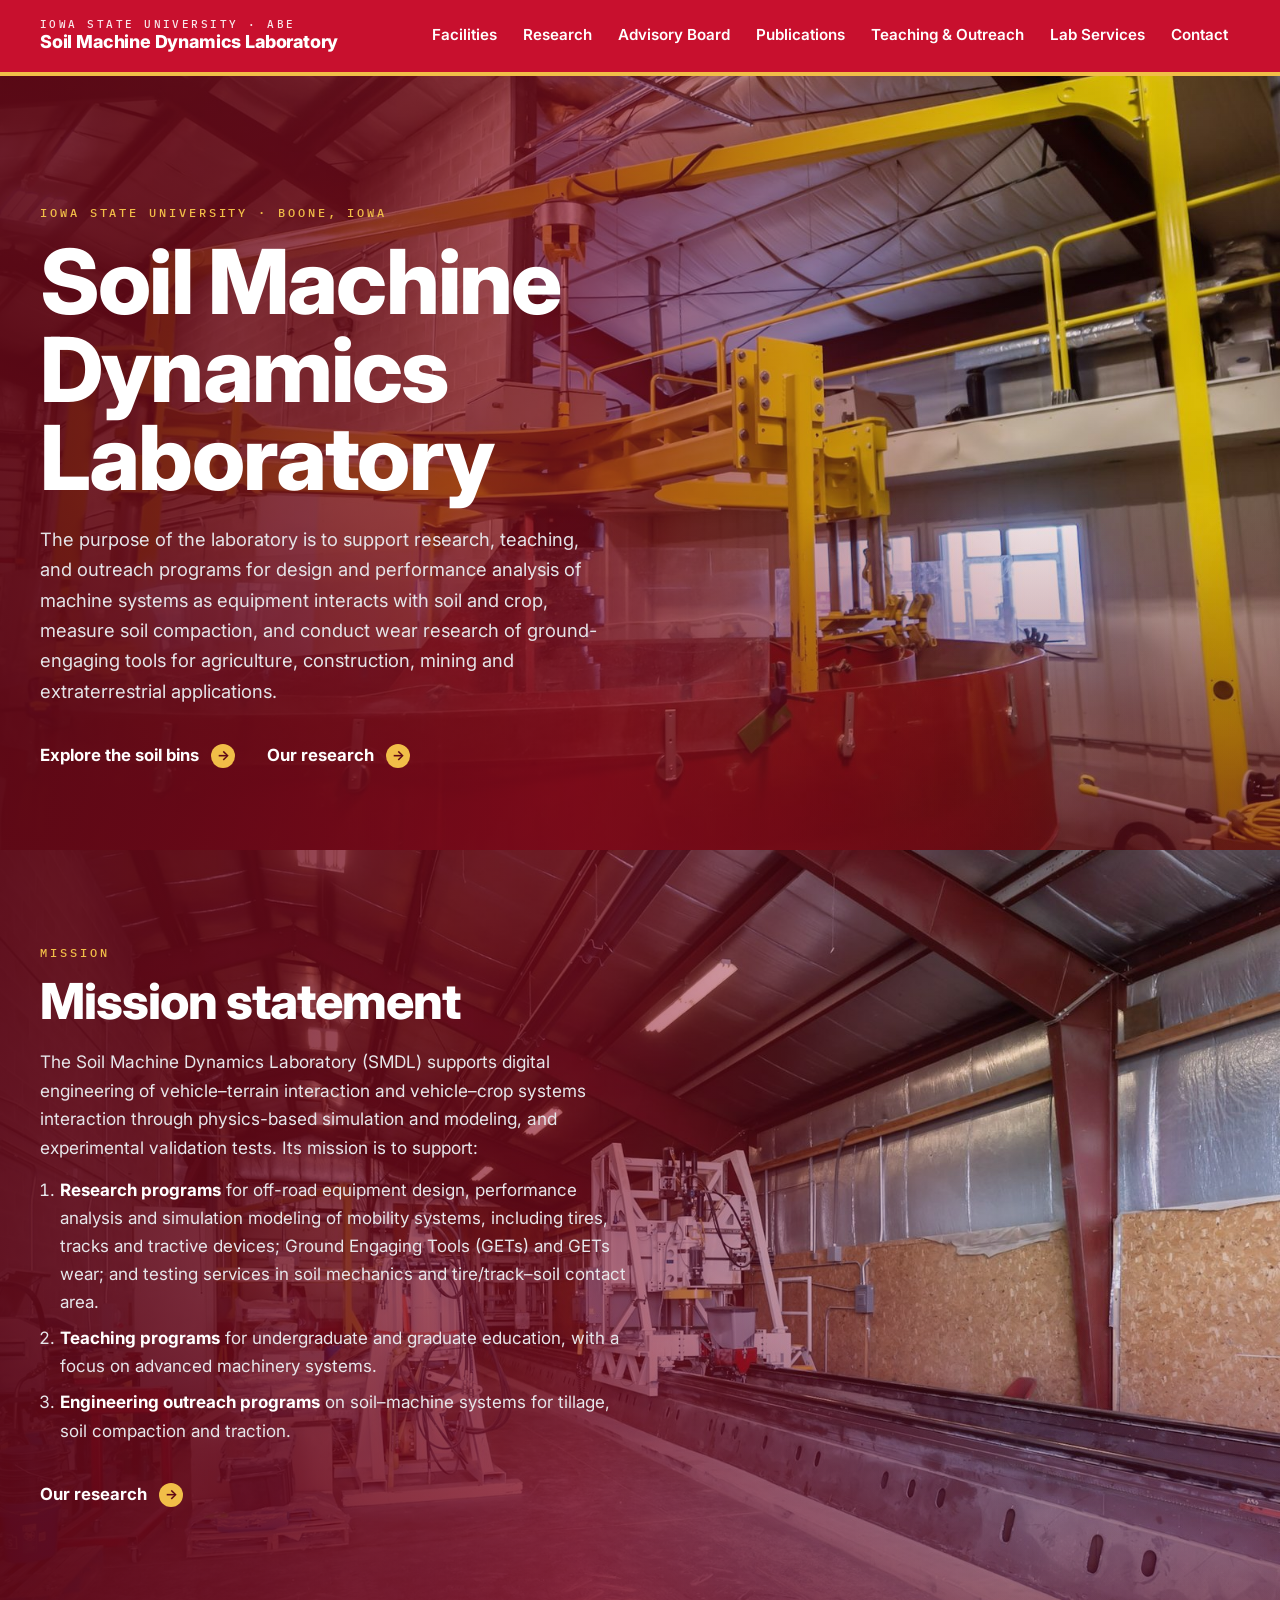
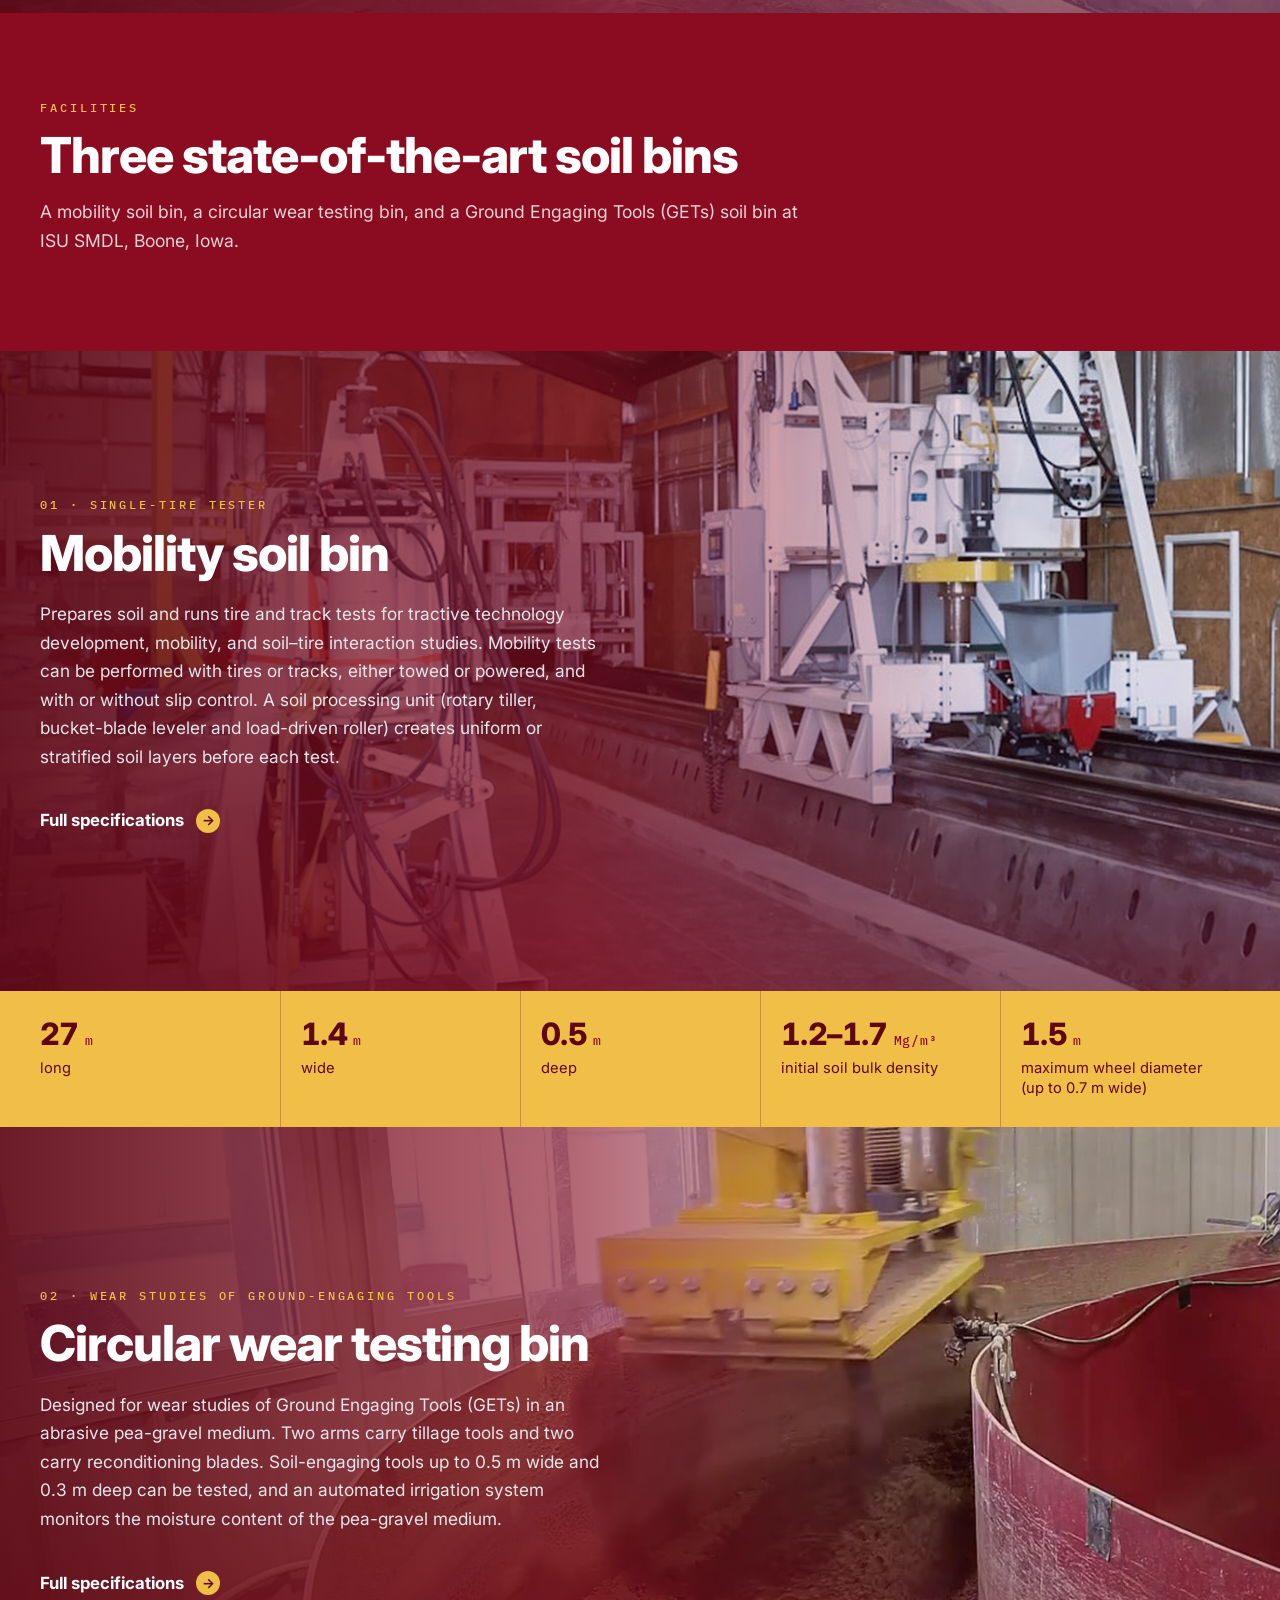
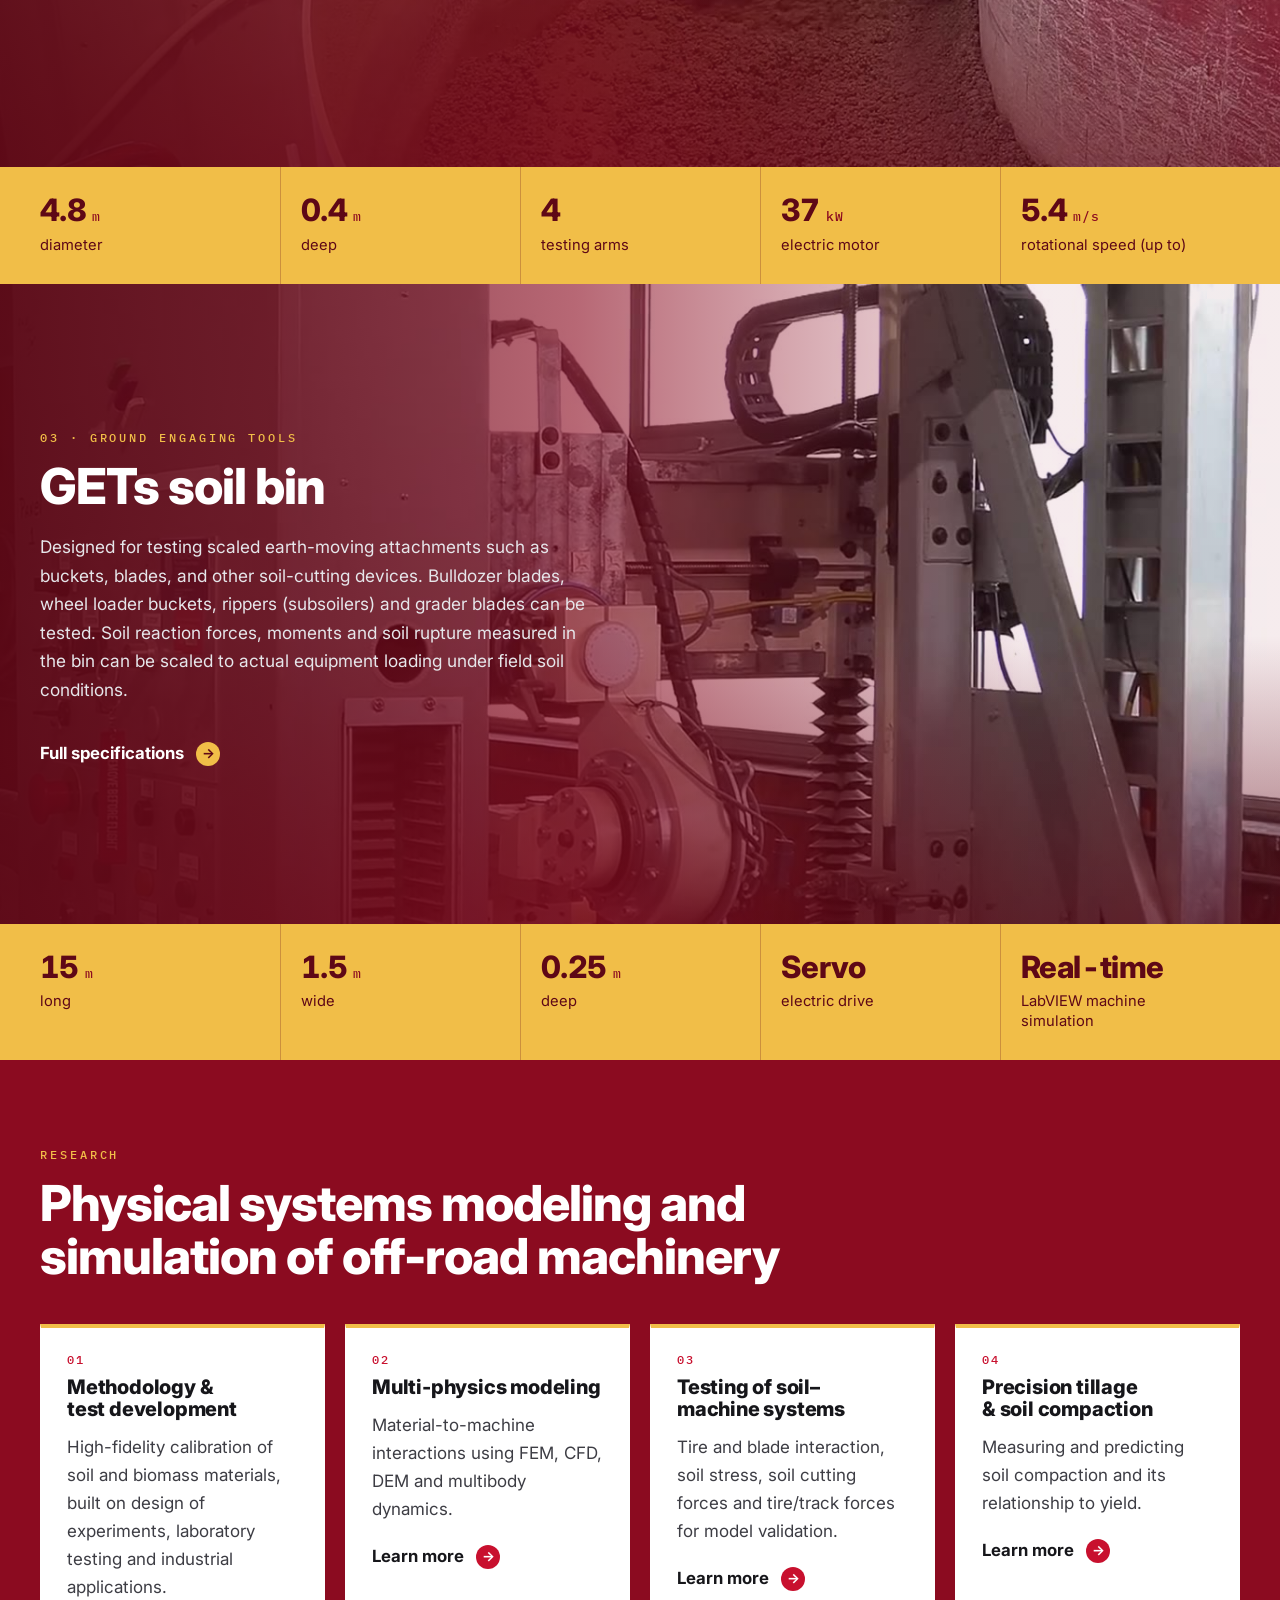
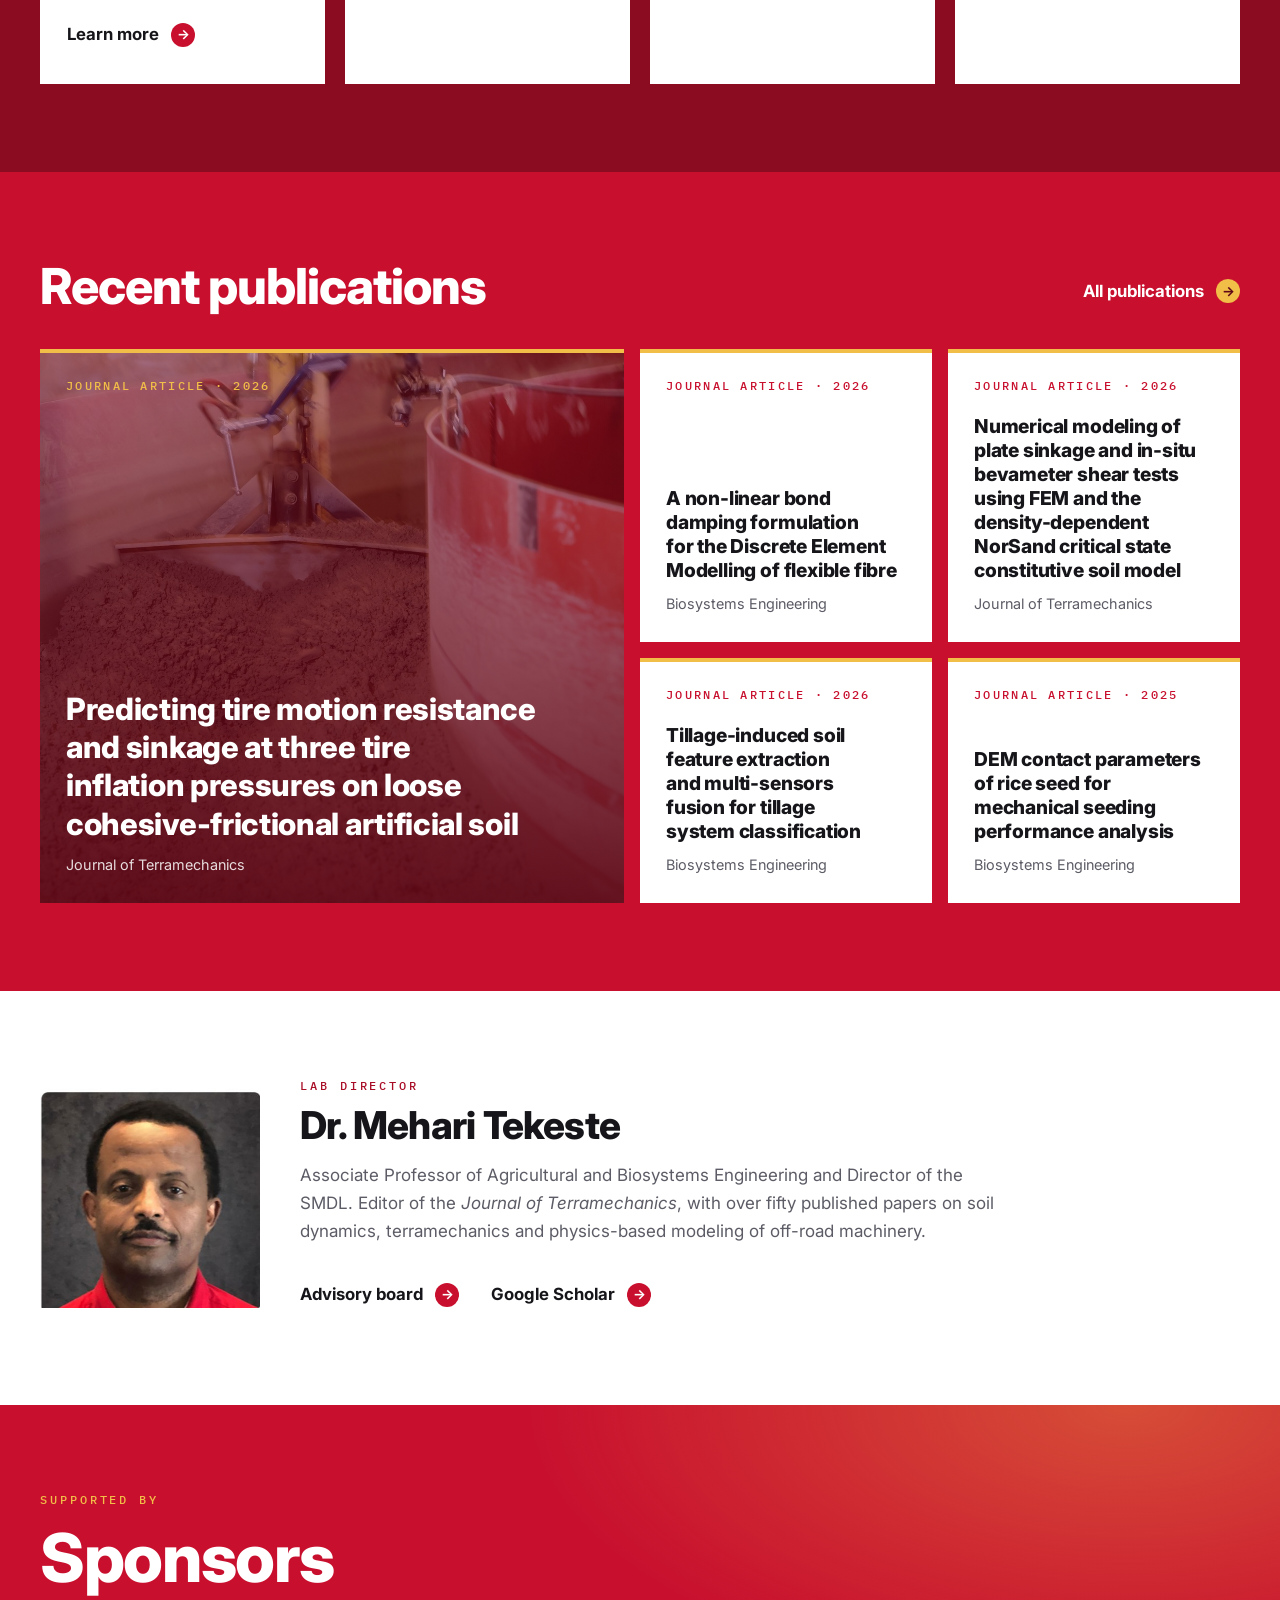
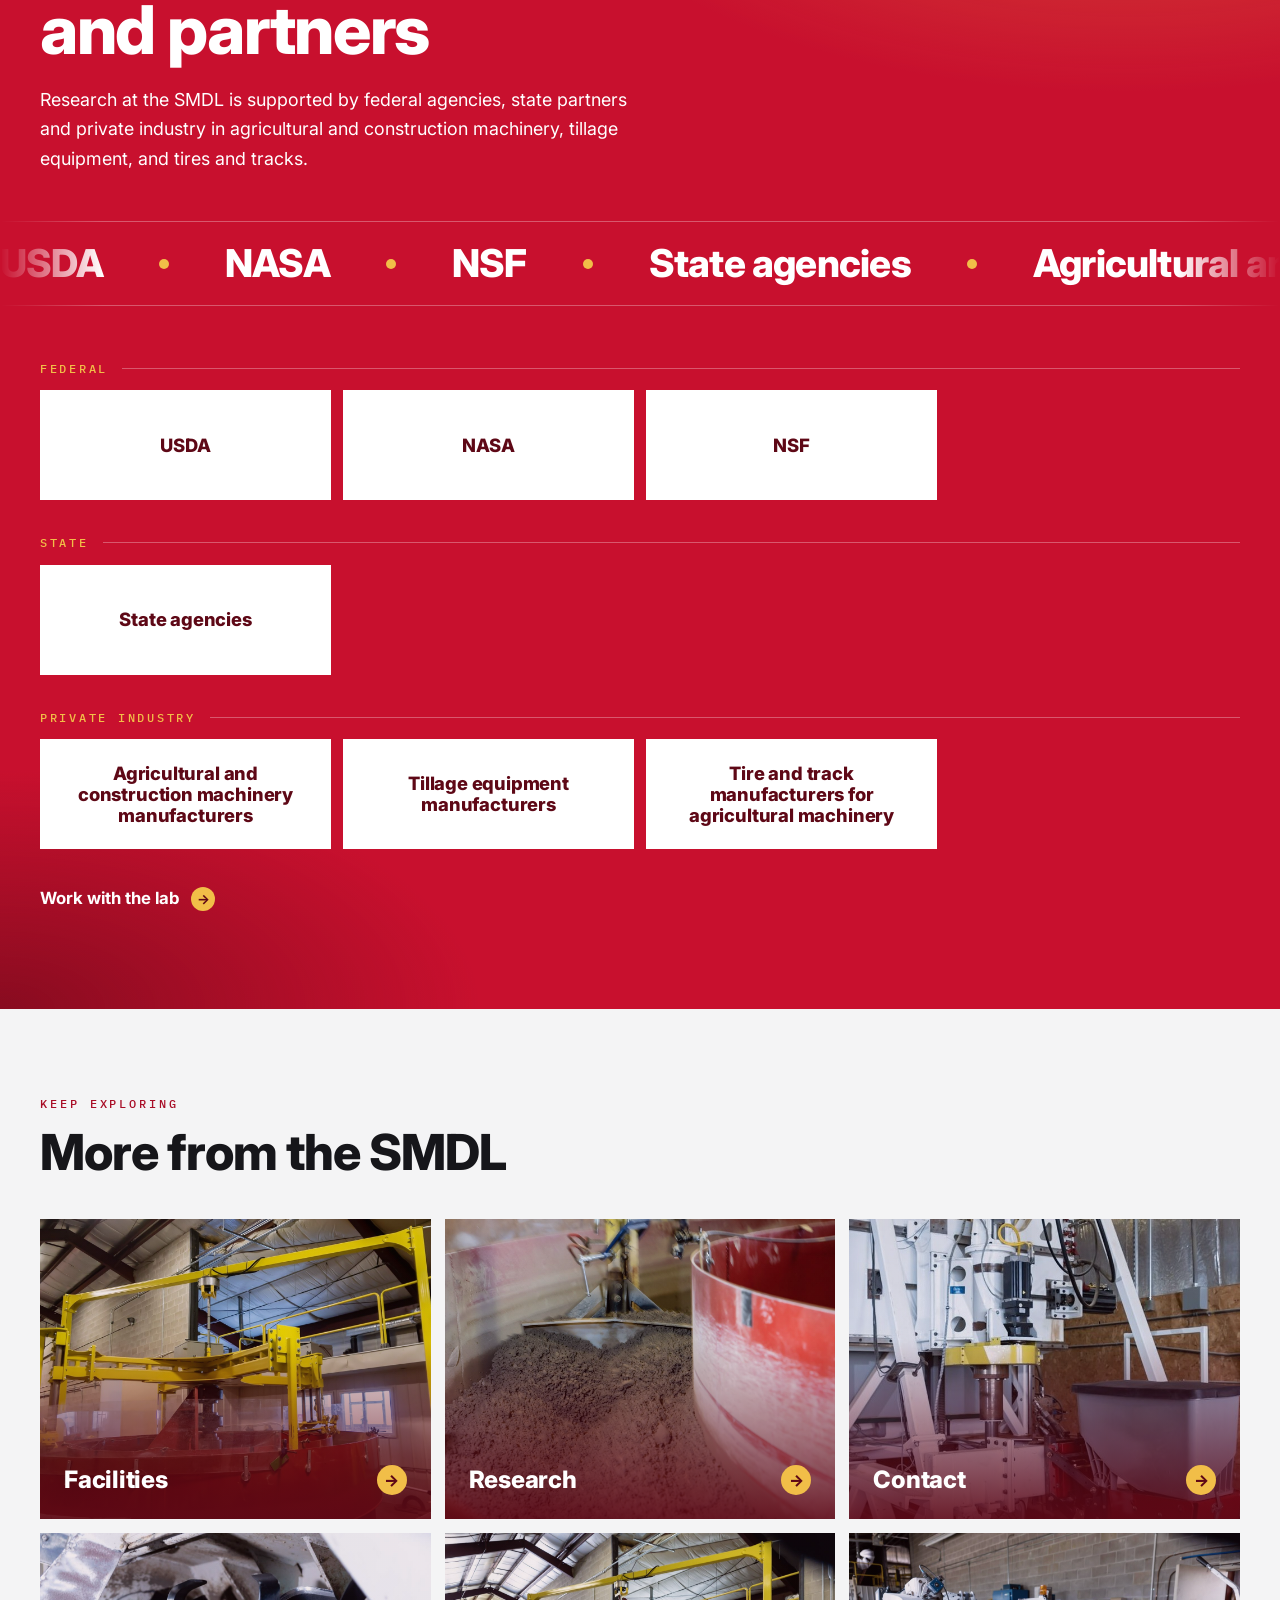
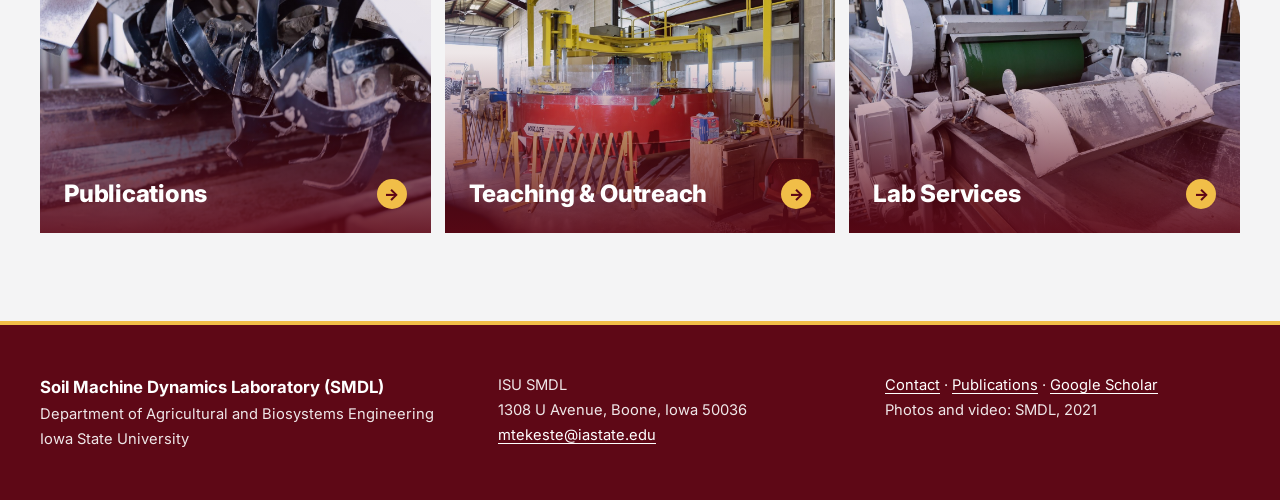
==== index.html @ fa80d3c5 "SMDL website: initial release Soil Machine Dynamics Laboratory website (Iowa State University), move" ====
<!doctype html>
<html lang="en"><meta charset="utf-8"><meta name="viewport" content="width=device-width,initial-scale=1,viewport-fit=cover">
<title>Soil Machine Dynamics Laboratory · Iowa State University</title>
<meta name="description" content="Soil Machine Dynamics Laboratory (SMDL), Department of Agricultural and Biosystems Engineering, Iowa State University.">
<meta name="claude:viewport-fit-sides" content="cover">
<link rel="preconnect" href="https://fonts.googleapis.com">
<link rel="preconnect" href="https://fonts.gstatic.com" crossorigin>
<link rel="stylesheet" href="https://fonts.googleapis.com/css2?family=Inter:wght@400;500;600;700;800&family=IBM+Plex+Mono:wght@500&display=swap">
<link rel="stylesheet" href="styles.css">

<header class="topbar"><div class="wrap">
  <a class="brand" href="index.html"><span class="uni">Iowa State University · ABE</span><span class="lab">Soil Machine Dynamics Laboratory</span></a>
  <nav aria-label="Main"><ul><li><a href="facilities.html">Facilities</a></li><li><a href="research.html">Research</a></li><li><a href="advisors.html">Advisory Board</a></li><li><a href="publications.html">Publications</a></li><li><a href="teaching.html">Teaching &amp; Outreach</a></li><li><a href="services.html">Lab Services</a></li><li><a href="contact.html">Contact</a></li></ul></nav>
</div></header>
<main>
<section class="hero-full" aria-labelledby="hero-h">
  <video class="bg" autoplay muted loop playsinline preload="auto" poster="img/lab/circular-gantry.jpg" aria-hidden="true"><source src="media/hero-loop-v4.mp4" type="video/mp4"></video>
  <div class="shade"></div>
  <div class="wrap hero-copy">
    <div class="eyebrow">Iowa State University · Boone, Iowa</div>
    <h1 id="hero-h">Soil Machine Dynamics Laboratory</h1>
    <p>The purpose of the laboratory is to support research, teaching, and outreach programs for design and performance analysis of machine systems as equipment interacts with soil and crop, measure soil compaction, and conduct wear research of ground-engaging tools for agriculture, construction, mining and extraterrestrial applications.</p>
    <div class="links"><a class="more" href="#bins">Explore the soil bins</a><a class="more" href="research.html">Our research</a></div>
  </div>
</section>

<section class="fullbleed" style="--img:url(img/lab/mobility-hall.jpg)" aria-labelledby="mission-h"><div class="shade"></div>
  <div class="wrap fb-copy">
    <div class="eyebrow">Mission</div>
    <h2 id="mission-h">Mission statement</h2>
    <p>The Soil Machine Dynamics Laboratory (SMDL) supports digital engineering of vehicle–terrain interaction and vehicle–crop systems interaction through physics-based simulation and modeling, and experimental validation tests. Its mission is to support:</p>
    <ol>
      <li><strong>Research programs</strong> for off-road equipment design, performance analysis and simulation modeling of mobility systems, including tires, tracks and tractive devices; Ground Engaging Tools (GETs) and GETs wear; and testing services in soil mechanics and tire/track–soil contact area.</li>
      <li><strong>Teaching programs</strong> for undergraduate and graduate education, with a focus on advanced machinery systems.</li>
      <li><strong>Engineering outreach programs</strong> on soil–machine systems for tillage, soil compaction and traction.</li>
    </ol>
    <div class="links"><a class="more" href="research.html">Our research</a></div>
  </div>
</section>

<section class="dark bins-intro" id="bins" aria-labelledby="bins-h"><div class="wrap">
  <div class="section-head"><div class="eyebrow">Facilities</div><h2 id="bins-h">Three state-of-the-art soil bins</h2>
  <p>A mobility soil bin, a circular wear testing bin, and a Ground Engaging Tools (GETs) soil bin at ISU SMDL, Boone, Iowa.</p></div>
</div></section>
<section class="bin-full" id="bin-mobility">
  <div class="media"><video autoplay muted loop playsinline preload="metadata" poster="media/banner-mobility-v4-poster.jpg" aria-label="The dyno carriage on the rails of the mobility soil bin, with the soil processing unit behind it"><source src="media/banner-mobility-v4.mp4" type="video/mp4"></video></div><div class="shade"></div>
  <div class="wrap fb-copy"><div class="eyebrow">01 · Single-tire tester</div><h2>Mobility soil bin</h2><p>Prepares soil and runs tire and track tests for tractive technology development, mobility, and soil–tire interaction studies. Mobility tests can be performed with tires or tracks, either towed or powered, and with or without slip control. A soil processing unit (rotary tiller, bucket-blade leveler and load-driven roller) creates uniform or stratified soil layers before each test.</p><div class="links"><a class="more" href="facilities.html#mobility">Full specifications</a></div></div>
</section>
<div class="statbar"><div class="wrap"><dl class="stats"><div><dt>27<small>m</small></dt><dd>long</dd></div><div><dt>1.4<small>m</small></dt><dd>wide</dd></div><div><dt>0.5<small>m</small></dt><dd>deep</dd></div><div><dt>1.2–1.7<small>Mg/m³</small></dt><dd>initial soil bulk density</dd></div><div><dt>1.5<small>m</small></dt><dd>maximum wheel diameter (up to 0.7 m wide)</dd></div></dl></div></div><section class="bin-full" id="bin-circular">
  <div class="media"><video autoplay muted loop playsinline preload="metadata" poster="media/banner-circular-poster.jpg" aria-label="A testing arm of the circular wear testing bin cutting through the pea-gravel medium"><source src="media/banner-circular.mp4" type="video/mp4"></video></div><div class="shade"></div>
  <div class="wrap fb-copy"><div class="eyebrow">02 · Wear studies of ground-engaging tools</div><h2>Circular wear testing bin</h2><p>Designed for wear studies of Ground Engaging Tools (GETs) in an abrasive pea-gravel medium. Two arms carry tillage tools and two carry reconditioning blades. Soil-engaging tools up to 0.5 m wide and 0.3 m deep can be tested, and an automated irrigation system monitors the moisture content of the pea-gravel medium.</p><div class="links"><a class="more" href="facilities.html#circular">Full specifications</a></div></div>
</section>
<div class="statbar"><div class="wrap"><dl class="stats"><div><dt>4.8<small>m</small></dt><dd>diameter</dd></div><div><dt>0.4<small>m</small></dt><dd>deep</dd></div><div><dt>4</dt><dd>testing arms</dd></div><div><dt>37<small>kW</small></dt><dd>electric motor</dd></div><div><dt>5.4<small>m/s</small></dt><dd>rotational speed (up to)</dd></div></dl></div></div><section class="bin-full" id="bin-gets">
  <div class="media"><video autoplay muted loop playsinline preload="metadata" poster="media/banner-gets-poster.jpg" aria-label="The dyno carriage and servo drive of the GETs soil bin, beside its control panel"><source src="media/banner-gets.mp4" type="video/mp4"></video></div><div class="shade"></div>
  <div class="wrap fb-copy"><div class="eyebrow">03 · Ground Engaging Tools</div><h2>GETs soil bin</h2><p>Designed for testing scaled earth-moving attachments such as buckets, blades, and other soil-cutting devices. Bulldozer blades, wheel loader buckets, rippers (subsoilers) and grader blades can be tested. Soil reaction forces, moments and soil rupture measured in the bin can be scaled to actual equipment loading under field soil conditions.</p><div class="links"><a class="more" href="facilities.html#gets">Full specifications</a></div></div>
</section>
<div class="statbar"><div class="wrap"><dl class="stats"><div><dt>15<small>m</small></dt><dd>long</dd></div><div><dt>1.5<small>m</small></dt><dd>wide</dd></div><div><dt>0.25<small>m</small></dt><dd>deep</dd></div><div><dt>Servo</dt><dd>electric drive</dd></div><div><dt>Real-time</dt><dd>LabVIEW machine simulation</dd></div></dl></div></div>

<section class="dark" aria-labelledby="research-h"><div class="wrap">
  <div class="section-head"><div class="eyebrow">Research</div><h2 id="research-h">Physical systems modeling and simulation of off-road machinery</h2></div>
  <div class="cards four">
    <a class="card" href="research.html#methodology"><span class="tag">01</span><h3>Methodology &amp; test development</h3><p>High-fidelity calibration of soil and biomass materials, built on design of experiments, laboratory testing and industrial applications.</p><span class="more">Learn more</span></a>
    <a class="card" href="research.html#multiphysics"><span class="tag">02</span><h3>Multi-physics modeling</h3><p>Material-to-machine interactions using FEM, CFD, DEM and multibody dynamics.</p><span class="more">Learn more</span></a>
    <a class="card" href="research.html#testing"><span class="tag">03</span><h3>Testing of soil–machine systems</h3><p>Tire and blade interaction, soil stress, soil cutting forces and tire/track forces for model validation.</p><span class="more">Learn more</span></a>
    <a class="card" href="research.html#analytics"><span class="tag">04</span><h3>Precision tillage &amp; soil compaction</h3><p>Measuring and predicting soil compaction and its relationship to yield.</p><span class="more">Learn more</span></a>
  </div>
</div></section>

<section class="dark black" aria-labelledby="pubs-h"><div class="wrap">
  <div class="head-row"><h2 id="pubs-h">Recent publications</h2><a class="more" href="publications.html">All publications</a></div>
  <div class="news-grid"><a class="news-card big" href="https://doi.org/10.1016/j.jterra.2026.101153" target="_blank" rel="noopener"><span class="tag">Journal article · 2026</span><div><h3>Predicting tire motion resistance and sinkage at three tire inflation pressures on loose cohesive-frictional artificial soil</h3><p class="src">Journal of Terramechanics</p></div></a><a class="news-card" href="https://doi.org/10.1016/j.biosystemseng.2026.104518" target="_blank" rel="noopener"><span class="tag">Journal article · 2026</span><div><h3>A non-linear bond damping formulation for the Discrete Element Modelling of flexible fibre</h3><p class="src">Biosystems Engineering</p></div></a><a class="news-card" href="https://doi.org/10.1016/j.jterra.2026.101138" target="_blank" rel="noopener"><span class="tag">Journal article · 2026</span><div><h3>Numerical modeling of plate sinkage and in-situ bevameter shear tests using FEM and the density-dependent NorSand critical state constitutive soil model</h3><p class="src">Journal of Terramechanics</p></div></a><a class="news-card" href="https://doi.org/10.1016/j.biosystemseng.2025.104329" target="_blank" rel="noopener"><span class="tag">Journal article · 2026</span><div><h3>Tillage-induced soil feature extraction and multi-sensors fusion for tillage system classification</h3><p class="src">Biosystems Engineering</p></div></a><a class="news-card" href="https://doi.org/10.1016/j.biosystemseng.2025.104298" target="_blank" rel="noopener"><span class="tag">Journal article · 2025</span><div><h3>DEM contact parameters of rice seed for mechanical seeding performance analysis</h3><p class="src">Biosystems Engineering</p></div></a></div>
</div></section>

<section aria-labelledby="dir-h"><div class="wrap director">
  <img src="img/people/tekeste.jpg" alt="Dr. Mehari Tekeste" width="400" height="400" loading="lazy">
  <div>
    <div class="eyebrow">Lab director</div>
    <h2 id="dir-h">Dr. Mehari Tekeste</h2>
    <p>Associate Professor of Agricultural and Biosystems Engineering and Director of the SMDL. Editor of the <em>Journal of Terramechanics</em>, with over fifty published papers on soil dynamics, terramechanics and physics-based modeling of off-road machinery.</p>
    <div class="links"><a class="more" href="advisors.html">Advisory board</a><a class="more" href="https://scholar.google.com/citations?hl=en&amp;user=4p8j_u8AAAAJ" target="_blank" rel="noopener">Google Scholar</a></div>
  </div>
</div></section>

<section class="sponsors-band" id="sponsors" aria-labelledby="sp-h">
  <div class="wrap sp-head">
    <div>
      <div class="eyebrow">Supported by</div>
      <h2 id="sp-h">Sponsors and partners</h2>
      <p>Research at the SMDL is supported by federal agencies, state partners and private industry in agricultural and construction machinery, tillage equipment, and tires and tracks.</p>
    </div>
  </div>
  <div class="marquee" aria-hidden="true"><div class="track"><span>USDA</span><span>NASA</span><span>NSF</span><span>State agencies</span><span>Agricultural and construction machinery manufacturers</span><span>Tillage equipment manufacturers</span><span>Tire and track manufacturers for agricultural machinery</span><span>USDA</span><span>NASA</span><span>NSF</span><span>State agencies</span><span>Agricultural and construction machinery manufacturers</span><span>Tillage equipment manufacturers</span><span>Tire and track manufacturers for agricultural machinery</span></div></div>
  <div class="wrap">
    <div class="sp-groups"><div class="sp-group"><h3>Federal</h3><ul class="sp-tiles"><li>USDA</li><li>NASA</li><li>NSF</li></ul></div><div class="sp-group"><h3>State</h3><ul class="sp-tiles"><li>State agencies</li></ul></div><div class="sp-group"><h3>Private industry</h3><ul class="sp-tiles"><li>Agricultural and construction machinery manufacturers</li><li>Tillage equipment manufacturers</li><li>Tire and track manufacturers for agricultural machinery</li></ul></div></div>
    <div class="links"><a class="more" href="services.html">Work with the lab</a></div>
  </div>
</section>

<section class="band" aria-labelledby="disc-h"><div class="wrap">
  <div class="section-head"><div class="eyebrow">Keep exploring</div><h2 id="disc-h">More from the SMDL</h2></div>
  <div class="discover">
    <a href="facilities.html" style="--img:url(img/lab/circular-gantry.jpg)"><span>Facilities</span></a>
    <a href="research.html" style="--img:url(img/lab/circular-sweep.jpg)"><span>Research</span></a>
    <a href="contact.html" style="--img:url(img/lab/mobility-dyno-carriage-zoom.jpg)"><span>Contact</span></a>
    <a href="publications.html" style="--img:url(img/lab/gets-tiller.jpg)"><span>Publications</span></a>
    <a href="teaching.html" style="--img:url(img/lab/circular-wide.jpg)"><span>Teaching &amp; Outreach</span></a>
    <a href="services.html" style="--img:url(img/lab/gets-roller.jpg)"><span>Lab Services</span></a>
  </div>
</div></section>


</main>
<footer><div class="wrap">
  <div class="fcol"><strong>Soil Machine Dynamics Laboratory (SMDL)</strong><br>Department of Agricultural and Biosystems Engineering<br>Iowa State University</div>
  <div class="fcol">ISU SMDL<br>1308 U Avenue, Boone, Iowa 50036<br><a href="mailto:mtekeste@iastate.edu">mtekeste@iastate.edu</a></div>
  <div class="fcol"><a href="contact.html">Contact</a> · <a href="publications.html">Publications</a> · <a href="https://scholar.google.com/citations?hl=en&amp;user=4p8j_u8AAAAJ" target="_blank" rel="noopener">Google Scholar</a><br>Photos and video: SMDL, 2021</div>
</div></footer>
---- styles.css ----
/* Soil Machine Dynamics Laboratory — site styles (rebuilt 2026-11-16, dark editorial layout) */
:root{
  --black:#000; --night:#111114; --ink:#17171B; --line-d:#2A2A30; --muted-d:#A8A8B3;
  --white:#FFFFFF; --paper:#F4F4F5; --fg:#16161A; --muted:#5C5C66; --line:#E2E2E6;
  --cardinal:#C8102E; --cardinal-ink:#A80D26; --gold:#F1BE48;
  --sans:"Inter",system-ui,-apple-system,"Segoe UI",Arial,sans-serif;
  --mono:"IBM Plex Mono",ui-monospace,Consolas,monospace;
  --max:1240px;
}
*{box-sizing:border-box}
html{scroll-behavior:smooth}
body{margin:0;background:var(--white);color:var(--fg);font:400 1.0625rem/1.65 var(--sans);-webkit-font-smoothing:antialiased}
img,video{max-width:100%}
a{color:var(--cardinal-ink);text-underline-offset:.18em}
a:focus-visible,button:focus-visible{outline:3px solid var(--gold);outline-offset:3px}
h1,h2,h3{font-family:var(--sans);font-weight:800;letter-spacing:-.02em;line-height:1.08;margin:0;text-wrap:balance}
h2{font-size:clamp(2rem,4vw,3.1rem)}
h3{font-size:1.35rem;letter-spacing:-.01em}
p{margin:0}
.wrap{max-width:var(--max);margin:0 auto;padding-inline:max(20px,env(safe-area-inset-left,0px)) max(20px,env(safe-area-inset-right,0px))}
.vh{position:absolute;width:1px;height:1px;overflow:hidden;clip:rect(0 0 0 0);white-space:nowrap}
.muted{color:var(--muted)}
.eyebrow{font:500 .76rem/1.2 var(--mono);letter-spacing:.24em;text-transform:uppercase;color:var(--cardinal-ink)}
.dark .eyebrow,.page-head .eyebrow,.hero-full .eyebrow,.fb-copy .eyebrow,.sponsors-band .eyebrow{color:#D9D9DE}
section{padding-block:88px}
.section-head{display:grid;gap:14px;margin-bottom:40px;max-width:760px}
.section-head p{color:var(--muted);font-size:1.1rem}
.dark .section-head p{color:var(--muted-d)}

/* review strip */
.review{background:var(--gold);color:#16161A;font:500 .85rem/1.4 var(--sans)}
.review .wrap{padding-block:8px;display:flex;flex-wrap:wrap;gap:4px 16px;justify-content:space-between}
.review a{color:#16161A;font-weight:700}

/* top bar */
.topbar{background:var(--black);color:var(--white);position:sticky;top:0;z-index:20;border-bottom:1px solid #1d1d22}
.topbar .wrap{display:flex;align-items:center;justify-content:space-between;gap:12px 32px;min-height:72px;flex-wrap:wrap}
.brand{display:grid;gap:2px;color:var(--white);text-decoration:none;padding-block:10px}
.brand .uni{font:500 .7rem/1 var(--mono);letter-spacing:.22em;text-transform:uppercase;color:#C9C9D0}
.brand .lab{font:800 1.12rem/1.15 var(--sans);letter-spacing:-.01em}
.brand .lab b{color:var(--cardinal)}
.topbar nav ul{list-style:none;margin:0;padding:0;display:flex;flex-wrap:wrap;gap:2px}
.topbar nav a{display:inline-flex;align-items:center;min-height:44px;padding:0 12px;color:#EDEDF0;font-weight:600;font-size:.95rem;text-decoration:none;border-bottom:2px solid transparent}
.topbar nav a:hover{color:var(--white);border-bottom-color:var(--cardinal)}
.topbar nav a[aria-current="page"]{color:var(--white);border-bottom-color:var(--cardinal)}

/* "Learn more" arrow links and buttons */
.more{display:inline-flex;align-items:center;gap:12px;min-height:44px;font-weight:700;font-size:1.05rem;color:var(--fg);text-decoration:none}
.more::after{content:"→";display:inline-grid;place-items:center;width:24px;height:24px;border-radius:50%;background:var(--cardinal);color:#fff;font-size:.85rem;line-height:1;transition:transform .15s}
.more:hover::after{transform:translateX(4px)}
.dark .more,.hero-full .more,.fb-copy .more,.page-head .more,.sponsors-band .more{color:var(--white)}
.links{display:flex;flex-wrap:wrap;gap:8px 32px;margin-top:28px}
.btn{display:inline-flex;align-items:center;min-height:46px;padding:10px 20px;border-radius:999px;font-weight:700;text-decoration:none}
.btn.primary{background:var(--cardinal);color:#fff}
.btn.primary:hover{background:var(--cardinal-ink)}
.btn.secondary{border:1.5px solid currentColor;color:var(--fg)}
.dark .btn.secondary,.page-head .btn.secondary{color:#fff}
.cta{display:flex;flex-wrap:wrap;gap:12px;margin-top:24px}

/* full-screen hero with background video */
.hero-full{position:relative;min-height:min(86vh,820px);display:flex;align-items:flex-end;background:var(--black);color:var(--white);overflow:hidden;padding:0}
.hero-full video.bg{position:absolute;inset:0;width:100%;height:100%;object-fit:cover}
.shade{position:absolute;inset:0;background:linear-gradient(90deg,rgba(0,0,0,.88) 0%,rgba(0,0,0,.55) 45%,rgba(0,0,0,.05) 80%),linear-gradient(0deg,rgba(0,0,0,.65),rgba(0,0,0,0) 45%)}
.hero-copy{position:relative;padding-block:120px 72px;width:100%}
.hero-copy h1{font-size:clamp(2.8rem,7vw,5.6rem);max-width:12ch;margin:18px 0 22px;line-height:.98}
.hero-copy p{max-width:560px;font-size:1.15rem;color:#E4E4E8}

/* dark sections */
.dark{background:var(--ink);color:var(--white)}
.dark.black{background:var(--black)}
.dark p{color:#D4D4DA}
.feature-grid{display:grid;grid-template-columns:minmax(0,5fr) minmax(0,7fr);gap:56px;align-items:center}
.feature-grid h2{margin:14px 0 18px}
.embed{position:relative;aspect-ratio:16/9;background:#000;border-radius:2px;overflow:hidden}
.embed iframe{position:absolute;inset:0;width:100%;height:100%;border:0}

/* full-bleed image/video sections with text on the left */
.fullbleed,.bin-full{position:relative;color:var(--white);background:var(--black) var(--img,none) center/cover no-repeat;min-height:640px;display:flex;align-items:center;overflow:hidden;padding:0}
.bin-full .media{position:absolute;inset:0}
.bin-full .media video,.bin-full .media img{width:100%;height:100%;object-fit:cover;display:block}
.fb-copy{position:relative;padding-block:96px;width:100%}
.fb-copy > *{max-width:560px}
.fb-copy h2{margin:14px 0 20px}
.fb-copy p{color:#E6E6EA;font-size:1.08rem}
.fb-copy ol{margin:14px 0 0;padding-left:1.2em;display:grid;gap:8px;color:#E6E6EA;max-width:600px}
.fb-copy ol strong{color:#fff}
.fb-copy .links{margin-top:28px}

/* stat bar under each soil bin */
.statbar{background:var(--black);color:#fff;border-top:3px solid var(--cardinal)}
.stats{margin:0;display:grid;grid-template-columns:repeat(5,minmax(0,1fr))}
.stats div{padding:28px 20px;border-left:1px solid var(--line-d)}
.stats div:first-child{border-left:0;padding-left:0}
.stats dt{font:800 clamp(1.4rem,2.4vw,2.2rem)/1 var(--sans);white-space:nowrap;letter-spacing:-.02em;font-variant-numeric:tabular-nums}
.stats dt small{font:500 .42em var(--mono);color:var(--muted-d);margin-left:6px;letter-spacing:.06em}
.stats dd{margin:10px 0 0;color:var(--muted-d);font-size:.92rem;line-height:1.35}
.bins-intro{padding-block:88px 56px}

/* cards */
.cards{display:grid;gap:20px}
.cards.four{grid-template-columns:repeat(4,minmax(0,1fr))}
.cards.three{grid-template-columns:repeat(3,minmax(0,1fr))}
.cards.two{grid-template-columns:repeat(2,minmax(0,1fr))}
.card{background:var(--white);border:1px solid var(--line);border-top:3px solid var(--cardinal);padding:26px;display:grid;gap:12px;align-content:start;min-width:0;color:var(--fg);text-decoration:none}
.card h3{font-size:1.25rem}
.card ul{margin:0;padding-left:1.1em;display:grid;gap:5px}
.card .tag{font:500 .72rem/1 var(--mono);letter-spacing:.18em;text-transform:uppercase;color:var(--cardinal-ink)}
.dark .card{background:var(--night);border-color:var(--line-d);border-top-color:var(--cardinal);color:#fff}
.dark .card p,.dark .card li{color:#CFCFD6}
a.card{transition:transform .15s,border-color .15s}
a.card:hover{transform:translateY(-3px)}
a.card .more{margin-top:auto}

/* publication news grid */
.news-grid{display:grid;grid-template-columns:2fr 1fr 1fr;grid-auto-rows:minmax(220px,auto);gap:16px}
.news-card{background:var(--black);border:1px solid var(--line-d);padding:26px;display:flex;flex-direction:column;justify-content:space-between;gap:20px;color:#fff;text-decoration:none;min-width:0;transition:border-color .15s}
.news-card:hover{border-color:var(--cardinal)}
.news-card.big{grid-row:span 2;background:linear-gradient(0deg,rgba(0,0,0,.92),rgba(0,0,0,.35)),url(img/lab/circular-sweep.jpg) center/cover}
.news-card .tag{font:500 .72rem/1.3 var(--mono);letter-spacing:.2em;text-transform:uppercase;color:#C9C9D0}
.news-card h3{font-size:1.2rem;line-height:1.25}
.news-card.big h3{font-size:clamp(1.4rem,2.4vw,2rem)}
.news-card .src{color:var(--muted-d);font-size:.9rem;margin-top:10px}
.head-row{display:flex;flex-wrap:wrap;align-items:flex-end;justify-content:space-between;gap:16px;margin-bottom:36px}

/* director strip */
.director{display:grid;grid-template-columns:220px minmax(0,1fr);gap:40px;align-items:center}
.director img{width:100%;aspect-ratio:1/1;object-fit:cover;border-radius:2px}
.director h2{font-size:clamp(1.8rem,3vw,2.4rem);margin:12px 0 14px}
.director p{max-width:65ch;color:var(--muted)}

/* SPONSORS */
.sponsors-band{position:relative;background:radial-gradient(1200px 500px at 85% 0%,rgba(200,16,46,.28),transparent 60%),radial-gradient(900px 400px at 0% 100%,rgba(241,190,72,.10),transparent 60%),var(--black);color:#fff;overflow:hidden}
.sp-head{display:grid;grid-template-columns:minmax(0,1.3fr) minmax(0,1fr);gap:40px;align-items:end;margin-bottom:48px}
.sp-head h2{font-size:clamp(2.4rem,5.4vw,4.2rem);margin:14px 0 18px}
.sp-head p{color:#D4D4DA;font-size:1.12rem;max-width:56ch}
.sp-stats{display:flex;gap:40px;justify-content:flex-end}
.sp-stats b{display:block;font:800 clamp(2.6rem,5vw,4rem)/1 var(--sans);color:#fff}
.sp-stats span{display:block;font:500 .72rem/1.3 var(--mono);letter-spacing:.2em;text-transform:uppercase;color:var(--muted-d);margin-top:8px}
.marquee{border-block:1px solid var(--line-d);overflow:hidden;padding-block:22px;margin-bottom:56px;-webkit-mask-image:linear-gradient(90deg,transparent,#000 8%,#000 92%,transparent);mask-image:linear-gradient(90deg,transparent,#000 8%,#000 92%,transparent)}
.marquee .track{display:flex;gap:56px;width:max-content;animation:scroll 50s linear infinite}
.marquee span{font:800 clamp(1.6rem,3vw,2.4rem)/1 var(--sans);letter-spacing:-.02em;color:#fff;white-space:nowrap;display:inline-flex;align-items:center;gap:56px}
.marquee span::after{content:"";width:10px;height:10px;border-radius:50%;background:var(--cardinal)}
@keyframes scroll{to{transform:translateX(-50%)}}
@media (prefers-reduced-motion:reduce){.marquee .track{animation:none;flex-wrap:wrap;width:auto}}
.sp-groups{display:grid;gap:36px}
.sp-group h3{font:500 .78rem/1 var(--mono);letter-spacing:.22em;text-transform:uppercase;color:var(--gold);margin-bottom:16px;display:flex;align-items:center;gap:14px}
.sp-group h3::after{content:"";flex:1;height:1px;background:var(--line-d)}
.sp-tiles{list-style:none;margin:0;padding:0;display:grid;grid-template-columns:repeat(auto-fill,minmax(210px,1fr));gap:12px}
.sp-tiles li{position:relative;display:grid;place-items:center;text-align:center;min-height:104px;padding:18px;background:linear-gradient(180deg,#16161B,#0C0C0F);border:1px solid var(--line-d);font:800 1.3rem/1.15 var(--sans);letter-spacing:-.01em;color:#fff;transition:border-color .2s,transform .2s,box-shadow .2s}
.sp-tiles li::before{content:"";position:absolute;left:0;right:0;top:0;height:3px;background:var(--cardinal);transform:scaleX(0);transform-origin:left;transition:transform .25s}
.sp-tiles li:hover{border-color:#4a4a52;transform:translateY(-3px);box-shadow:0 10px 30px rgba(200,16,46,.18)}
.sp-tiles li:hover::before{transform:scaleX(1)}

/* discover tiles */
.discover{display:grid;grid-template-columns:repeat(3,minmax(0,1fr));gap:14px}
.discover a{position:relative;display:flex;align-items:flex-end;min-height:300px;padding:24px;color:#fff;text-decoration:none;background:#000 var(--img) center/cover;overflow:hidden}
.discover a::before{content:"";position:absolute;inset:0;background:linear-gradient(0deg,rgba(0,0,0,.85),rgba(0,0,0,.1) 60%);transition:background .2s}
.discover a:hover::before{background:linear-gradient(0deg,rgba(0,0,0,.9),rgba(200,16,46,.25))}
.discover a span{position:relative;display:flex;align-items:center;justify-content:space-between;gap:16px;width:100%;font:800 1.5rem/1.1 var(--sans);letter-spacing:-.01em}
.discover a span::after{content:"→";display:inline-grid;place-items:center;flex:none;width:30px;height:30px;border-radius:50%;background:var(--cardinal);font-size:1rem}

/* inner page header */
.page-head{position:relative;background:var(--black) var(--ph,none) center/cover;color:#fff;padding:0;overflow:hidden}
.page-head::before{content:"";position:absolute;inset:0;background:linear-gradient(90deg,rgba(0,0,0,.9),rgba(0,0,0,.6) 50%,rgba(0,0,0,.25))}
.page-head .wrap{position:relative;display:grid;gap:16px;padding-block:96px 48px}
.page-head h1{font-size:clamp(2.4rem,6vw,4.6rem);max-width:18ch;line-height:1}
.page-head p{max-width:64ch;color:#E2E2E7;font-size:1.12rem}
.jump{display:flex;flex-wrap:wrap;gap:8px;margin-top:12px}
.jump a{display:inline-flex;align-items:center;gap:8px;min-height:40px;padding:6px 16px;border:1px solid rgba(255,255,255,.35);border-radius:999px;color:#fff;font-weight:600;font-size:.92rem;text-decoration:none;background:rgba(0,0,0,.25)}
.jump a:hover{border-color:#fff;background:rgba(200,16,46,.35)}
.count{font:500 .72rem var(--mono);background:rgba(255,255,255,.15);border-radius:999px;padding:2px 8px}
h2.sub{font-size:clamp(1.8rem,3.2vw,2.5rem);margin-bottom:28px}
.band{background:var(--paper)}

/* facilities */
.facility{display:grid;grid-template-columns:minmax(0,6fr) minmax(0,5fr);gap:48px;align-items:start;padding-block:48px;border-top:1px solid var(--line);scroll-margin-top:90px}
.facility:first-of-type{border-top:0;padding-top:0}
.facility.flip{grid-template-columns:minmax(0,5fr) minmax(0,6fr)}
.facility.flip .photos{order:2}
.facility .text{display:grid;gap:16px;min-width:0}
.facility h2{font-size:clamp(1.9rem,3.4vw,2.7rem)}
.facility .tag,.space .tag{font:500 .74rem/1 var(--mono);letter-spacing:.2em;text-transform:uppercase;color:var(--cardinal-ink)}
.photos{display:grid;grid-template-columns:2fr 1fr;gap:8px}
.photos figure{margin:0;min-width:0}
.photos figure img{display:block;width:100%;height:100%;object-fit:cover}
.photos figure.main{grid-row:span 2}
.photos figure.main img{aspect-ratio:4/5}
.photos figure.side img{aspect-ratio:1/1}
.specs{width:100%;border-collapse:collapse;font-size:.95rem;margin-top:6px}
.specs th,.specs td{text-align:left;padding:10px 0;border-top:1px solid var(--line);vertical-align:top}
.specs th{font-weight:600;color:var(--muted);width:42%;padding-right:14px}
.specs td{font-variant-numeric:tabular-nums;font-weight:500}
figcaption{font-size:.85rem;color:var(--muted);margin-top:8px}
.lab-gallery{display:grid;grid-template-columns:repeat(3,minmax(0,1fr));gap:14px}
.lab-gallery figure{margin:0;min-width:0}
.lab-gallery img{display:block;width:100%;aspect-ratio:3/2;object-fit:cover}
.source{margin-top:28px;color:var(--muted);font-size:.92rem}
.tour{display:grid;grid-template-columns:minmax(0,1fr) minmax(0,1fr);background:var(--black);color:#fff;text-decoration:none;overflow:hidden}
.tour img{width:100%;height:100%;object-fit:cover;aspect-ratio:3/2}
.tour .t{padding:40px;display:grid;gap:12px;align-content:center}
.tour .t p{color:#D4D4DA}
.tour .t .eyebrow{color:#D9D9DE}
.tour .go{font-weight:700;display:inline-flex;align-items:center;gap:12px}
.tour .go::after{content:"→";display:inline-grid;place-items:center;width:24px;height:24px;border-radius:50%;background:var(--cardinal);font-size:.85rem}

/* research, split, space */
.split{display:grid;grid-template-columns:minmax(0,1fr) minmax(0,1fr);gap:48px;align-items:center}
.split img{width:100%}
.split .text{display:grid;gap:16px;min-width:0}
.apps{margin-top:48px;align-items:start}
ul.points{margin:0;padding-left:1.1em;display:grid;gap:7px;max-width:62ch}
.poster{margin:48px 0 0}
.poster img{width:100%;max-width:900px;border:1px solid var(--line);display:block}
.space{display:grid;grid-template-columns:repeat(3,minmax(0,1fr));gap:20px}
.space article{background:var(--white);border:1px solid var(--line);border-top:3px solid var(--gold);padding:26px;display:grid;gap:12px;align-content:start;min-width:0}

/* people */
.people-grid{display:grid;grid-template-columns:repeat(2,minmax(0,1fr));gap:20px}
.person{display:grid;grid-template-columns:120px minmax(0,1fr);gap:22px;align-items:start;background:var(--white);border:1px solid var(--line);padding:22px}
.person img{width:100%;aspect-ratio:1/1;object-fit:cover}
.person h3{font-size:1.25rem}
.person .role{color:var(--muted);font-size:.95rem;margin:6px 0 12px;line-height:1.4}
.person p+p{margin-top:8px}
.person.lead{grid-template-columns:220px minmax(0,1fr);gap:32px;padding:32px;max-width:1040px}
.person.lead h3{font-size:1.8rem}
details{margin-top:12px}
details summary{cursor:pointer;color:var(--cardinal-ink);font-weight:700;min-height:32px}
details p{margin-top:10px}

/* publications, teaching */
ol.pubs{margin:0;padding-left:1.4em;display:grid;gap:14px;max-width:92ch}
ol.pubs li::marker{font-family:var(--mono);color:var(--muted)}
ol.pubs a{word-break:break-word}
.timeline{list-style:none;margin:16px 0 0;padding:0}
.timeline li{display:grid;grid-template-columns:80px minmax(0,1fr);gap:18px;padding:22px 0;border-top:1px solid var(--line)}
.timeline .yr{font:800 1.3rem/1.3 var(--sans);color:var(--cardinal-ink)}
.timeline div{max-width:82ch}
.news{list-style:none;margin:0;padding:0}
.news li{display:grid;grid-template-columns:140px minmax(0,1fr);gap:18px;padding:16px 0;border-top:1px solid var(--line)}
.news time{font:500 .85rem/1.6 var(--mono);color:var(--muted)}

/* services and contact */
.sponsor-groups{display:grid;grid-template-columns:repeat(2,minmax(0,1fr));gap:24px 40px}
.sponsor-groups h3{font:500 .76rem/1 var(--mono);letter-spacing:.2em;text-transform:uppercase;color:var(--muted)}
.sponsors{display:flex;flex-wrap:wrap;gap:8px;margin:12px 0 0;padding:0;list-style:none}
.sponsors li{border:1px solid var(--line);background:var(--white);padding:7px 14px;border-radius:999px;font-weight:600;font-size:.95rem}
.contact{display:grid;grid-template-columns:repeat(3,minmax(0,1fr));gap:36px}
.contact h3{font:500 .76rem/1 var(--mono);letter-spacing:.2em;text-transform:uppercase;color:var(--muted);margin-bottom:12px}
.contact p{font-size:1.05rem}
.contact p+p{margin-top:12px}

/* review notes */
.notes{border:2px dashed var(--gold);padding:26px;display:grid;gap:12px;background:#fffdf5}
.notes h2{font-size:1.6rem}
.notes ol{margin:0;padding-left:1.3em;display:grid;gap:8px}

/* footer */
footer{background:var(--black);color:#C9C9D0;font-size:.92rem}
footer .wrap{padding-block:48px;display:grid;grid-template-columns:1.2fr 1fr 1fr;gap:32px}
footer strong{color:#fff;font-size:1.05rem}
footer a{color:#fff}
.fcol{line-height:1.7}

@media (max-width:1100px){
  .cards.four{grid-template-columns:repeat(2,minmax(0,1fr))}
  .stats{grid-template-columns:repeat(3,minmax(0,1fr))}
  .stats div:nth-child(4){border-left:0;padding-left:0}
  .stats div:nth-child(n+4){border-top:1px solid var(--line-d)}
  .news-grid{grid-template-columns:1fr 1fr}
  .news-card.big{grid-column:span 2;grid-row:auto;min-height:320px}
}
@media (max-width:860px){
  section{padding-block:64px}
  .topbar{position:static}
  .topbar nav{width:100%;overflow-x:auto;margin-inline:-8px}
  .topbar nav ul{flex-wrap:nowrap}
  .topbar nav a{white-space:nowrap;padding:0 10px}
  .feature-grid,.split,.facility,.facility.flip,.tour,.director,.sp-head,.people-grid,.cards.two,.cards.three,.cards.four,.space,.contact,.sponsor-groups,.discover{grid-template-columns:minmax(0,1fr)}
  .facility.flip .photos{order:0}
  .fullbleed,.bin-full{min-height:560px;align-items:flex-end}
  .shade{background:linear-gradient(0deg,rgba(0,0,0,.92) 10%,rgba(0,0,0,.55) 55%,rgba(0,0,0,.15))}
  .fb-copy{padding-block:200px 48px}
  .stats{grid-template-columns:repeat(2,minmax(0,1fr))}
  .stats div{border-left:0;padding-left:0;border-top:1px solid var(--line-d)}
  .stats div:nth-child(even){padding-left:16px;border-left:1px solid var(--line-d)}
  .stats div:nth-child(-n+2){border-top:0}
  .stats div:last-child:nth-child(odd){grid-column:span 2}
  .news-grid{grid-template-columns:1fr}
  .news-card.big{grid-column:auto}
  .sp-stats{justify-content:flex-start}
  .person,.person.lead{grid-template-columns:96px minmax(0,1fr);gap:16px;padding:18px}
  .director{gap:24px}
  .director img{max-width:200px}
  .lab-gallery{grid-template-columns:repeat(2,minmax(0,1fr))}
  .timeline li,.news li{grid-template-columns:minmax(0,1fr);gap:4px}
  footer .wrap{grid-template-columns:1fr}
  .discover a{min-height:220px}
}
.embed.play{display:block;color:#fff;text-decoration:none}
.embed.play img{position:absolute;inset:0;width:100%;height:100%;object-fit:cover;opacity:.8;transition:opacity .2s,transform .4s}
.embed.play:hover img{opacity:1;transform:scale(1.02)}
.pbtn{position:absolute;left:50%;top:50%;width:84px;height:84px;margin:-42px 0 0 -42px;border-radius:50%;background:var(--cardinal);box-shadow:0 10px 40px rgba(0,0,0,.5)}
.pbtn::after{content:"";position:absolute;left:34px;top:26px;border-left:24px solid #fff;border-top:16px solid transparent;border-bottom:16px solid transparent}
.pcap{position:absolute;left:20px;bottom:16px;font:500 .78rem/1 var(--mono);letter-spacing:.16em;text-transform:uppercase;text-shadow:0 1px 4px rgba(0,0,0,.8)}
/* fix: photos in two-column sections keep their shape and are cropped, not stretched */
.split img{height:auto;aspect-ratio:4/3;object-fit:cover;object-position:center 60%}

/* ===== More ISU cardinal (2026-11-17) ===== */
/* 1. thin cardinal line under the top bar, red accent in the lab name */
.topbar{border-bottom:3px solid var(--cardinal)}
.brand .lab{color:#fff}
.brand .uni{color:#F1BE48}
/* 2. key-number bars in cardinal */
.statbar{background:var(--cardinal);border-top:0}
.stats div{border-left-color:rgba(255,255,255,.28)}
.stats dt small{color:rgba(255,255,255,.8)}
.stats dd{color:rgba(255,255,255,.88)}
@media (max-width:1100px){.stats div:nth-child(n+4){border-top-color:rgba(255,255,255,.28)}}
@media (max-width:860px){.stats div{border-top-color:rgba(255,255,255,.28)}.stats div:nth-child(even){border-left-color:rgba(255,255,255,.28)}}
/* 3. footer in solid cardinal */
footer{background:var(--cardinal);color:rgba(255,255,255,.9)}
footer a{color:#fff}

/* ===== ISU cardinal, gold and white (2026-11-17, per Dr. Tekeste: no black) ===== */
:root{
  --cardinal:#C8102E; --cardinal-dk:#8B0B20; --cardinal-xdk:#5E0816; --gold:#F1BE48; --gold-dk:#DAA520;
  --line-d:rgba(255,255,255,.22); --muted-d:rgba(255,255,255,.82);
}
.review{color:var(--cardinal-xdk)}
.review a{color:var(--cardinal-xdk)}

/* top bar: cardinal with a gold rule */
.topbar{background:var(--cardinal);border-bottom:4px solid var(--gold)}
.brand .uni{color:#fff;opacity:.9}
.topbar nav a{color:#fff}
.topbar nav a:hover,.topbar nav a[aria-current="page"]{border-bottom-color:var(--gold)}

/* photo/video overlays: deep cardinal instead of black */
.hero-full,.fullbleed,.bin-full{background-color:var(--cardinal-xdk)}
.shade{background:linear-gradient(90deg,rgba(94,8,22,.92) 0%,rgba(139,11,32,.62) 45%,rgba(139,11,32,.08) 80%),linear-gradient(0deg,rgba(94,8,22,.6),rgba(94,8,22,0) 45%)}
@media (max-width:860px){.shade{background:linear-gradient(0deg,rgba(94,8,22,.95) 10%,rgba(139,11,32,.6) 55%,rgba(139,11,32,.15))}}
.page-head{background-color:var(--cardinal-xdk)}
.page-head::before{background:linear-gradient(90deg,rgba(94,8,22,.94),rgba(139,11,32,.7) 50%,rgba(139,11,32,.3))}
.hero-full .eyebrow,.fb-copy .eyebrow,.page-head .eyebrow,.dark .eyebrow,.sponsors-band .eyebrow{color:var(--gold)}

/* dark sections -> cardinal shades */
.dark{background:var(--cardinal-dk)}
.dark.black{background:var(--cardinal)}
.dark p{color:#fff}
.dark .card{background:#fff;color:var(--fg);border-color:transparent;border-top:4px solid var(--gold)}
.dark .card p,.dark .card li{color:#3d3d44}
.dark .card .tag{color:var(--cardinal)}
.dark .card .more{color:var(--fg)}

/* arrow links and buttons on red backgrounds use gold */
.dark .more::after,.hero-full .more::after,.fb-copy .more::after,.page-head .more::after,.sponsors-band .more::after,.tour .go::after{background:var(--gold);color:var(--cardinal-xdk)}
.dark .card .more::after{background:var(--cardinal);color:#fff}
.dark .btn.primary,.page-head .btn.primary{background:var(--gold);color:var(--cardinal-xdk)}
.dark .btn.primary:hover,.page-head .btn.primary:hover{background:#fff}

/* key-number bars: gold with deep cardinal text */
.statbar{background:var(--gold);color:var(--cardinal-xdk)}
.stats div{border-left-color:rgba(94,8,22,.25)}
.stats dt{color:var(--cardinal-xdk)}
.stats dt small{color:var(--cardinal-dk)}
.stats dd{color:var(--cardinal-xdk)}
@media (max-width:1100px){.stats div:nth-child(n+4){border-top-color:rgba(94,8,22,.25)}}
@media (max-width:860px){.stats div{border-top-color:rgba(94,8,22,.25)}.stats div:nth-child(even){border-left-color:rgba(94,8,22,.25)}}

/* publications grid: white cards on cardinal */
.news-card{background:#fff;color:var(--fg);border:0;border-top:4px solid var(--gold)}
.news-card:hover{border-top-color:#fff;box-shadow:0 10px 30px rgba(0,0,0,.18)}
.news-card .tag{color:var(--cardinal)}
.news-card .src{color:#5c5c66}
.news-card.big{background:linear-gradient(0deg,rgba(94,8,22,.95),rgba(139,11,32,.45)),url(img/lab/circular-sweep.jpg) center/cover;color:#fff}
.news-card.big .tag{color:var(--gold)}
.news-card.big .src{color:rgba(255,255,255,.85)}

/* sponsors: cardinal band with gold glow, white tiles */
.sponsors-band{background:radial-gradient(1000px 480px at 88% 0%,rgba(241,190,72,.35),transparent 60%),radial-gradient(800px 400px at 0% 100%,rgba(94,8,22,.6),transparent 60%),var(--cardinal)}
.sp-head p{color:#fff}
.sp-stats span{color:rgba(255,255,255,.85)}
.marquee{border-color:rgba(255,255,255,.3)}
.marquee span::after{background:var(--gold)}
.sp-group h3{color:var(--gold)}
.sp-group h3::after{background:rgba(255,255,255,.3)}
.sp-tiles{grid-template-columns:repeat(auto-fill,minmax(260px,1fr))}
.sp-tiles li{background:#fff;color:var(--cardinal-xdk);border:0;font-size:1.15rem;min-height:110px}
.sp-tiles li::before{background:var(--gold);height:4px}
.sp-tiles li:hover{box-shadow:0 12px 30px rgba(0,0,0,.2)}

/* tour box, discover tiles, footer */
.tour{background:var(--cardinal-dk)}
.tour .t .eyebrow{color:var(--gold)}
.tour .t p{color:#fff}
.discover a{background-color:var(--cardinal-xdk)}
.discover a::before{background:linear-gradient(0deg,rgba(94,8,22,.9),rgba(94,8,22,.08) 60%)}
.discover a:hover::before{background:linear-gradient(0deg,rgba(139,11,32,.92),rgba(241,190,72,.18))}
.discover a span::after{background:var(--gold);color:var(--cardinal-xdk)}
footer{background:var(--cardinal-xdk);color:rgba(255,255,255,.9);border-top:4px solid var(--gold)}

/* fix: square portrait photos on the Advisory Board page */
.person img,.director img{height:auto;aspect-ratio:1/1;object-fit:cover;object-position:center top}

/* Safari/iPhone fix (2026-11-19): keep image proportions when the HTML height attribute meets max-width */
img{height:auto}

/* Mobility banner: keep the carriage in view on narrow screens (2026-11-19) */
#bin-mobility .media video,#bin-mobility .media img{object-position:78% center}

/* ===== Phone layout fixes (2026-11-19) ===== */
@media (max-width:860px){
  /* Menu: wrap onto extra lines instead of hiding links off-screen */
  .topbar nav{overflow:visible;margin-inline:-6px}
  .topbar nav ul{flex-wrap:wrap;gap:0}
  .topbar nav a{min-height:40px;padding:0 9px;font-size:.92rem}
  /* Soil bin banners: clean video band on top, text below on solid cardinal */
  .bin-full{display:block;min-height:0}
  .bin-full .media{position:relative;inset:auto;aspect-ratio:16/9}
  .bin-full .shade{display:none}
  .bin-full .fb-copy{padding-block:28px 48px}
  /* Mission: equipment close-up instead of the roof */
  .fullbleed[aria-labelledby="mission-h"]{--img:url(img/lab/mobility-dyno-carriage-zoom.jpg) !important}
  /* Stronger shade so text and gold labels stay readable over photos */
  .hero-full .shade,.fullbleed .shade{background:linear-gradient(0deg,rgba(94,8,22,.97) 30%,rgba(139,11,32,.8) 65%,rgba(139,11,32,.45))}
}
@media (max-width:860px){
  /* Page banners on phones: even, darker overlay so text over photos stays readable */
  .page-head::before{background:linear-gradient(0deg,rgba(94,8,22,.96),rgba(139,11,32,.84))}
  .page-head .wrap{padding-block:64px 40px}
}
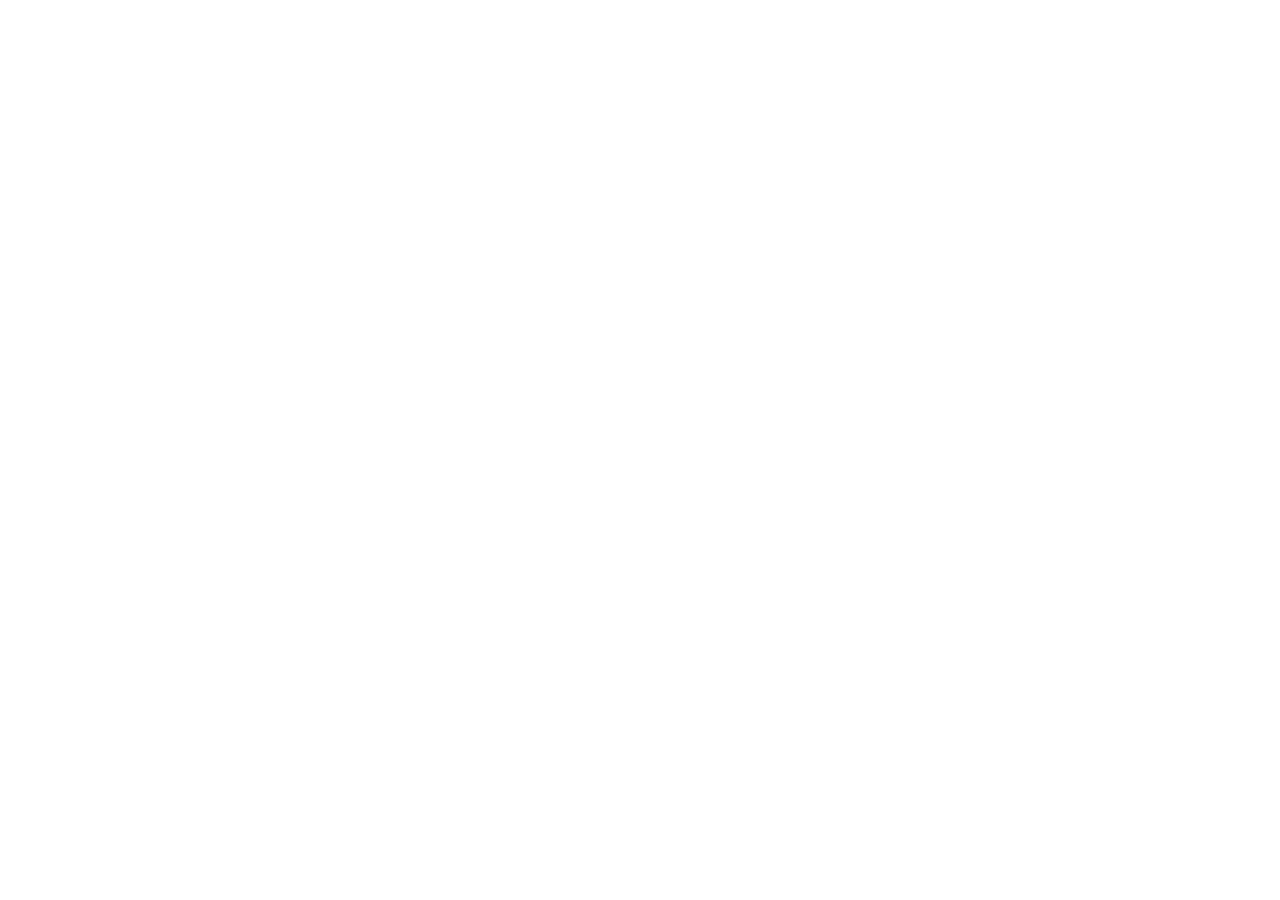
==== commit a6811607: "Redirect to https://soilmachinedynamicslab.org/ (site moved to private repo on Cloudflare) Co-Author" ====
--- a/index.html
+++ b/index.html
@@ -1,117 +1,6 @@
-<!doctype html>
-<html lang="en"><meta charset="utf-8"><meta name="viewport" content="width=device-width,initial-scale=1,viewport-fit=cover">
-<title>Soil Machine Dynamics Laboratory · Iowa State University</title>
-<meta name="description" content="Soil Machine Dynamics Laboratory (SMDL), Department of Agricultural and Biosystems Engineering, Iowa State University.">
-<meta name="claude:viewport-fit-sides" content="cover">
-<link rel="preconnect" href="https://fonts.googleapis.com">
-<link rel="preconnect" href="https://fonts.gstatic.com" crossorigin>
-<link rel="stylesheet" href="https://fonts.googleapis.com/css2?family=Inter:wght@400;500;600;700;800&family=IBM+Plex+Mono:wght@500&display=swap">
-<link rel="stylesheet" href="styles.css">
-
-<header class="topbar"><div class="wrap">
-  <a class="brand" href="index.html"><span class="uni">Iowa State University · ABE</span><span class="lab">Soil Machine Dynamics Laboratory</span></a>
-  <nav aria-label="Main"><ul><li><a href="facilities.html">Facilities</a></li><li><a href="research.html">Research</a></li><li><a href="advisors.html">Advisory Board</a></li><li><a href="publications.html">Publications</a></li><li><a href="teaching.html">Teaching &amp; Outreach</a></li><li><a href="services.html">Lab Services</a></li><li><a href="contact.html">Contact</a></li></ul></nav>
-</div></header>
-<main>
-<section class="hero-full" aria-labelledby="hero-h">
-  <video class="bg" autoplay muted loop playsinline preload="auto" poster="img/lab/circular-gantry.jpg" aria-hidden="true"><source src="media/hero-loop-v4.mp4" type="video/mp4"></video>
-  <div class="shade"></div>
-  <div class="wrap hero-copy">
-    <div class="eyebrow">Iowa State University · Boone, Iowa</div>
-    <h1 id="hero-h">Soil Machine Dynamics Laboratory</h1>
-    <p>The purpose of the laboratory is to support research, teaching, and outreach programs for design and performance analysis of machine systems as equipment interacts with soil and crop, measure soil compaction, and conduct wear research of ground-engaging tools for agriculture, construction, mining and extraterrestrial applications.</p>
-    <div class="links"><a class="more" href="#bins">Explore the soil bins</a><a class="more" href="research.html">Our research</a></div>
-  </div>
-</section>
-
-<section class="fullbleed" style="--img:url(img/lab/mobility-hall.jpg)" aria-labelledby="mission-h"><div class="shade"></div>
-  <div class="wrap fb-copy">
-    <div class="eyebrow">Mission</div>
-    <h2 id="mission-h">Mission statement</h2>
-    <p>The Soil Machine Dynamics Laboratory (SMDL) supports digital engineering of vehicle–terrain interaction and vehicle–crop systems interaction through physics-based simulation and modeling, and experimental validation tests. Its mission is to support:</p>
-    <ol>
-      <li><strong>Research programs</strong> for off-road equipment design, performance analysis and simulation modeling of mobility systems, including tires, tracks and tractive devices; Ground Engaging Tools (GETs) and GETs wear; and testing services in soil mechanics and tire/track–soil contact area.</li>
-      <li><strong>Teaching programs</strong> for undergraduate and graduate education, with a focus on advanced machinery systems.</li>
-      <li><strong>Engineering outreach programs</strong> on soil–machine systems for tillage, soil compaction and traction.</li>
-    </ol>
-    <div class="links"><a class="more" href="research.html">Our research</a></div>
-  </div>
-</section>
-
-<section class="dark bins-intro" id="bins" aria-labelledby="bins-h"><div class="wrap">
-  <div class="section-head"><div class="eyebrow">Facilities</div><h2 id="bins-h">Three state-of-the-art soil bins</h2>
-  <p>A mobility soil bin, a circular wear testing bin, and a Ground Engaging Tools (GETs) soil bin at ISU SMDL, Boone, Iowa.</p></div>
-</div></section>
-<section class="bin-full" id="bin-mobility">
-  <div class="media"><video autoplay muted loop playsinline preload="metadata" poster="media/banner-mobility-v4-poster.jpg" aria-label="The dyno carriage on the rails of the mobility soil bin, with the soil processing unit behind it"><source src="media/banner-mobility-v4.mp4" type="video/mp4"></video></div><div class="shade"></div>
-  <div class="wrap fb-copy"><div class="eyebrow">01 · Single-tire tester</div><h2>Mobility soil bin</h2><p>Prepares soil and runs tire and track tests for tractive technology development, mobility, and soil–tire interaction studies. Mobility tests can be performed with tires or tracks, either towed or powered, and with or without slip control. A soil processing unit (rotary tiller, bucket-blade leveler and load-driven roller) creates uniform or stratified soil layers before each test.</p><div class="links"><a class="more" href="facilities.html#mobility">Full specifications</a></div></div>
-</section>
-<div class="statbar"><div class="wrap"><dl class="stats"><div><dt>27<small>m</small></dt><dd>long</dd></div><div><dt>1.4<small>m</small></dt><dd>wide</dd></div><div><dt>0.5<small>m</small></dt><dd>deep</dd></div><div><dt>1.2–1.7<small>Mg/m³</small></dt><dd>initial soil bulk density</dd></div><div><dt>1.5<small>m</small></dt><dd>maximum wheel diameter (up to 0.7 m wide)</dd></div></dl></div></div><section class="bin-full" id="bin-circular">
-  <div class="media"><video autoplay muted loop playsinline preload="metadata" poster="media/banner-circular-poster.jpg" aria-label="A testing arm of the circular wear testing bin cutting through the pea-gravel medium"><source src="media/banner-circular.mp4" type="video/mp4"></video></div><div class="shade"></div>
-  <div class="wrap fb-copy"><div class="eyebrow">02 · Wear studies of ground-engaging tools</div><h2>Circular wear testing bin</h2><p>Designed for wear studies of Ground Engaging Tools (GETs) in an abrasive pea-gravel medium. Two arms carry tillage tools and two carry reconditioning blades. Soil-engaging tools up to 0.5 m wide and 0.3 m deep can be tested, and an automated irrigation system monitors the moisture content of the pea-gravel medium.</p><div class="links"><a class="more" href="facilities.html#circular">Full specifications</a></div></div>
-</section>
-<div class="statbar"><div class="wrap"><dl class="stats"><div><dt>4.8<small>m</small></dt><dd>diameter</dd></div><div><dt>0.4<small>m</small></dt><dd>deep</dd></div><div><dt>4</dt><dd>testing arms</dd></div><div><dt>37<small>kW</small></dt><dd>electric motor</dd></div><div><dt>5.4<small>m/s</small></dt><dd>rotational speed (up to)</dd></div></dl></div></div><section class="bin-full" id="bin-gets">
-  <div class="media"><video autoplay muted loop playsinline preload="metadata" poster="media/banner-gets-poster.jpg" aria-label="The dyno carriage and servo drive of the GETs soil bin, beside its control panel"><source src="media/banner-gets.mp4" type="video/mp4"></video></div><div class="shade"></div>
-  <div class="wrap fb-copy"><div class="eyebrow">03 · Ground Engaging Tools</div><h2>GETs soil bin</h2><p>Designed for testing scaled earth-moving attachments such as buckets, blades, and other soil-cutting devices. Bulldozer blades, wheel loader buckets, rippers (subsoilers) and grader blades can be tested. Soil reaction forces, moments and soil rupture measured in the bin can be scaled to actual equipment loading under field soil conditions.</p><div class="links"><a class="more" href="facilities.html#gets">Full specifications</a></div></div>
-</section>
-<div class="statbar"><div class="wrap"><dl class="stats"><div><dt>15<small>m</small></dt><dd>long</dd></div><div><dt>1.5<small>m</small></dt><dd>wide</dd></div><div><dt>0.25<small>m</small></dt><dd>deep</dd></div><div><dt>Servo</dt><dd>electric drive</dd></div><div><dt>Real-time</dt><dd>LabVIEW machine simulation</dd></div></dl></div></div>
-
-<section class="dark" aria-labelledby="research-h"><div class="wrap">
-  <div class="section-head"><div class="eyebrow">Research</div><h2 id="research-h">Physical systems modeling and simulation of off-road machinery</h2></div>
-  <div class="cards four">
-    <a class="card" href="research.html#methodology"><span class="tag">01</span><h3>Methodology &amp; test development</h3><p>High-fidelity calibration of soil and biomass materials, built on design of experiments, laboratory testing and industrial applications.</p><span class="more">Learn more</span></a>
-    <a class="card" href="research.html#multiphysics"><span class="tag">02</span><h3>Multi-physics modeling</h3><p>Material-to-machine interactions using FEM, CFD, DEM and multibody dynamics.</p><span class="more">Learn more</span></a>
-    <a class="card" href="research.html#testing"><span class="tag">03</span><h3>Testing of soil–machine systems</h3><p>Tire and blade interaction, soil stress, soil cutting forces and tire/track forces for model validation.</p><span class="more">Learn more</span></a>
-    <a class="card" href="research.html#analytics"><span class="tag">04</span><h3>Precision tillage &amp; soil compaction</h3><p>Measuring and predicting soil compaction and its relationship to yield.</p><span class="more">Learn more</span></a>
-  </div>
-</div></section>
-
-<section class="dark black" aria-labelledby="pubs-h"><div class="wrap">
-  <div class="head-row"><h2 id="pubs-h">Recent publications</h2><a class="more" href="publications.html">All publications</a></div>
-  <div class="news-grid"><a class="news-card big" href="https://doi.org/10.1016/j.jterra.2026.101153" target="_blank" rel="noopener"><span class="tag">Journal article · 2026</span><div><h3>Predicting tire motion resistance and sinkage at three tire inflation pressures on loose cohesive-frictional artificial soil</h3><p class="src">Journal of Terramechanics</p></div></a><a class="news-card" href="https://doi.org/10.1016/j.biosystemseng.2026.104518" target="_blank" rel="noopener"><span class="tag">Journal article · 2026</span><div><h3>A non-linear bond damping formulation for the Discrete Element Modelling of flexible fibre</h3><p class="src">Biosystems Engineering</p></div></a><a class="news-card" href="https://doi.org/10.1016/j.jterra.2026.101138" target="_blank" rel="noopener"><span class="tag">Journal article · 2026</span><div><h3>Numerical modeling of plate sinkage and in-situ bevameter shear tests using FEM and the density-dependent NorSand critical state constitutive soil model</h3><p class="src">Journal of Terramechanics</p></div></a><a class="news-card" href="https://doi.org/10.1016/j.biosystemseng.2025.104329" target="_blank" rel="noopener"><span class="tag">Journal article · 2026</span><div><h3>Tillage-induced soil feature extraction and multi-sensors fusion for tillage system classification</h3><p class="src">Biosystems Engineering</p></div></a><a class="news-card" href="https://doi.org/10.1016/j.biosystemseng.2025.104298" target="_blank" rel="noopener"><span class="tag">Journal article · 2025</span><div><h3>DEM contact parameters of rice seed for mechanical seeding performance analysis</h3><p class="src">Biosystems Engineering</p></div></a></div>
-</div></section>
-
-<section aria-labelledby="dir-h"><div class="wrap director">
-  <img src="img/people/tekeste.jpg" alt="Dr. Mehari Tekeste" width="400" height="400" loading="lazy">
-  <div>
-    <div class="eyebrow">Lab director</div>
-    <h2 id="dir-h">Dr. Mehari Tekeste</h2>
-    <p>Associate Professor of Agricultural and Biosystems Engineering and Director of the SMDL. Editor of the <em>Journal of Terramechanics</em>, with over fifty published papers on soil dynamics, terramechanics and physics-based modeling of off-road machinery.</p>
-    <div class="links"><a class="more" href="advisors.html">Advisory board</a><a class="more" href="https://scholar.google.com/citations?hl=en&amp;user=4p8j_u8AAAAJ" target="_blank" rel="noopener">Google Scholar</a></div>
-  </div>
-</div></section>
-
-<section class="sponsors-band" id="sponsors" aria-labelledby="sp-h">
-  <div class="wrap sp-head">
-    <div>
-      <div class="eyebrow">Supported by</div>
-      <h2 id="sp-h">Sponsors and partners</h2>
-      <p>Research at the SMDL is supported by federal agencies, state partners and private industry in agricultural and construction machinery, tillage equipment, and tires and tracks.</p>
-    </div>
-  </div>
-  <div class="marquee" aria-hidden="true"><div class="track"><span>USDA</span><span>NASA</span><span>NSF</span><span>State agencies</span><span>Agricultural and construction machinery manufacturers</span><span>Tillage equipment manufacturers</span><span>Tire and track manufacturers for agricultural machinery</span><span>USDA</span><span>NASA</span><span>NSF</span><span>State agencies</span><span>Agricultural and construction machinery manufacturers</span><span>Tillage equipment manufacturers</span><span>Tire and track manufacturers for agricultural machinery</span></div></div>
-  <div class="wrap">
-    <div class="sp-groups"><div class="sp-group"><h3>Federal</h3><ul class="sp-tiles"><li>USDA</li><li>NASA</li><li>NSF</li></ul></div><div class="sp-group"><h3>State</h3><ul class="sp-tiles"><li>State agencies</li></ul></div><div class="sp-group"><h3>Private industry</h3><ul class="sp-tiles"><li>Agricultural and construction machinery manufacturers</li><li>Tillage equipment manufacturers</li><li>Tire and track manufacturers for agricultural machinery</li></ul></div></div>
-    <div class="links"><a class="more" href="services.html">Work with the lab</a></div>
-  </div>
-</section>
-
-<section class="band" aria-labelledby="disc-h"><div class="wrap">
-  <div class="section-head"><div class="eyebrow">Keep exploring</div><h2 id="disc-h">More from the SMDL</h2></div>
-  <div class="discover">
-    <a href="facilities.html" style="--img:url(img/lab/circular-gantry.jpg)"><span>Facilities</span></a>
-    <a href="research.html" style="--img:url(img/lab/circular-sweep.jpg)"><span>Research</span></a>
-    <a href="contact.html" style="--img:url(img/lab/mobility-dyno-carriage-zoom.jpg)"><span>Contact</span></a>
-    <a href="publications.html" style="--img:url(img/lab/gets-tiller.jpg)"><span>Publications</span></a>
-    <a href="teaching.html" style="--img:url(img/lab/circular-wide.jpg)"><span>Teaching &amp; Outreach</span></a>
-    <a href="services.html" style="--img:url(img/lab/gets-roller.jpg)"><span>Lab Services</span></a>
-  </div>
-</div></section>
-
-
-</main>
-<footer><div class="wrap">
-  <div class="fcol"><strong>Soil Machine Dynamics Laboratory (SMDL)</strong><br>Department of Agricultural and Biosystems Engineering<br>Iowa State University</div>
-  <div class="fcol">ISU SMDL<br>1308 U Avenue, Boone, Iowa 50036<br><a href="mailto:mtekeste@iastate.edu">mtekeste@iastate.edu</a></div>
-  <div class="fcol"><a href="contact.html">Contact</a> · <a href="publications.html">Publications</a> · <a href="https://scholar.google.com/citations?hl=en&amp;user=4p8j_u8AAAAJ" target="_blank" rel="noopener">Google Scholar</a><br>Photos and video: SMDL, 2021</div>
-</div></footer>
+<!DOCTYPE html>
+<html lang="en"><head><meta charset="utf-8"><title>Soil Machine Dynamics Laboratory has moved</title>
+<meta name="robots" content="noindex"><link rel="canonical" href="https://soilmachinedynamicslab.org/">
+<meta http-equiv="refresh" content="0; url=https://soilmachinedynamicslab.org/">
+<script>location.replace("https://soilmachinedynamicslab.org/"+location.hash)</script></head>
+<body><p>The Soil Machine Dynamics Laboratory website has moved to <a href="https://soilmachinedynamicslab.org/">https://soilmachinedynamicslab.org/</a>.</p></body></html>
